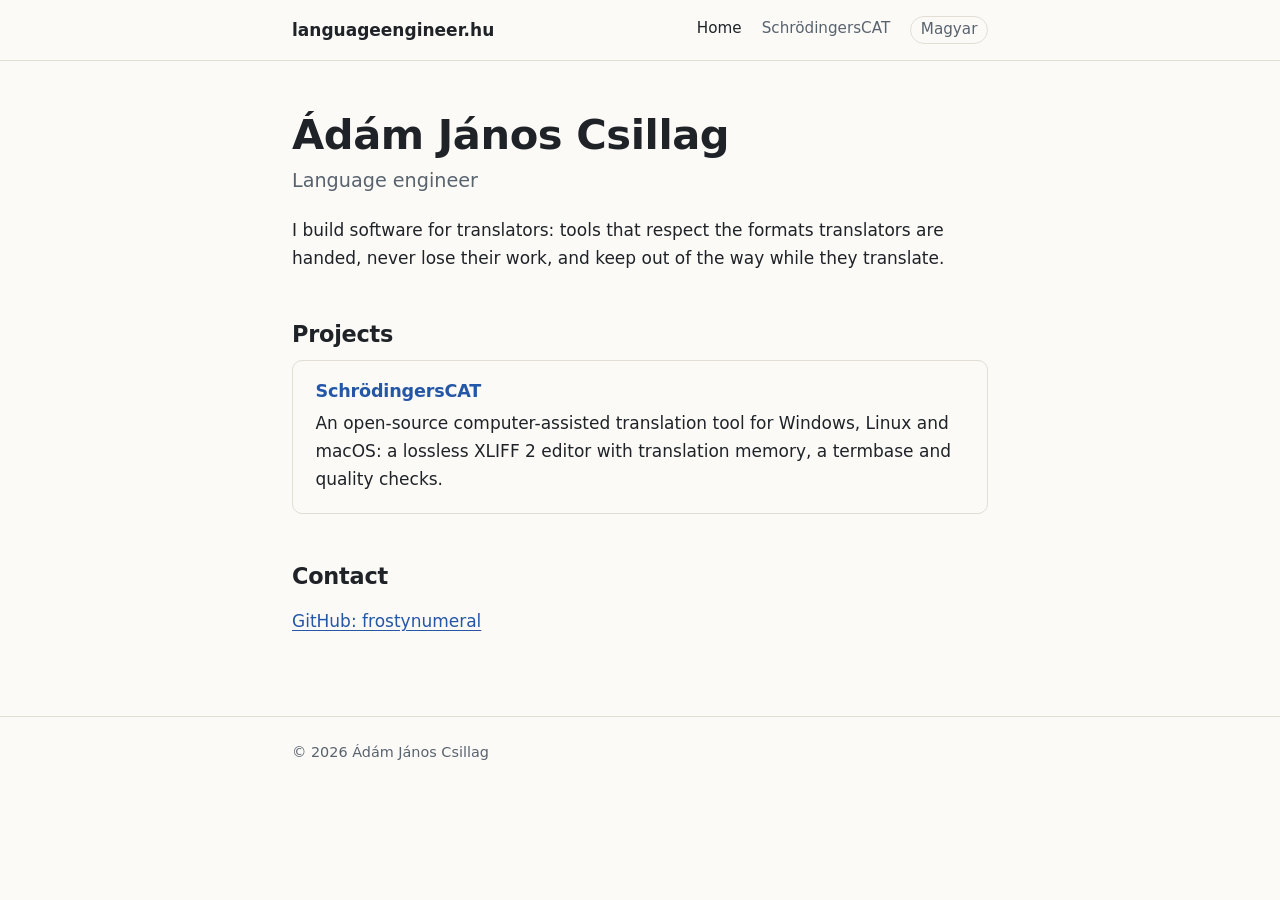
==== index.html @ 191cab20 "Add the site: home page and SchrödingersCAT, in English and Hungarian" ====
<!doctype html>
<html lang="en">
<head>
    <meta charset="utf-8">
    <meta name="viewport" content="width=device-width, initial-scale=1">
    <title>Ádám János Csillag · Language engineer</title>
    <meta name="description" content="Ádám János Csillag, language engineer. Tools for translators, including SchrödingersCAT, an open-source CAT tool.">
    <link rel="canonical" href="https://languageengineer.hu/">
    <link rel="alternate" hreflang="en" href="https://languageengineer.hu/">
    <link rel="alternate" hreflang="hu" href="https://languageengineer.hu/hu/">
    <link rel="alternate" hreflang="x-default" href="https://languageengineer.hu/">
    <link rel="icon" href="/assets/favicon.svg" type="image/svg+xml">
    <link rel="stylesheet" href="/assets/style.css">
</head>
<body>
    <a class="skip" href="#main">Skip to content</a>
    <header class="site-header">
        <div class="wrap">
            <a class="brand" href="/">languageengineer.hu</a>
            <nav aria-label="Main">
                <a href="/" aria-current="page">Home</a>
                <a href="/schrodingerscat/">SchrödingersCAT</a>
                <a class="lang" href="/hu/" hreflang="hu" lang="hu">Magyar</a>
            </nav>
        </div>
    </header>

    <main id="main">
        <div class="wrap">
            <h1>Ádám János Csillag</h1>
            <p class="lead">Language engineer</p>

            <!-- TODO(Ádám): replace with your own introduction: background, languages, what you offer. -->
            <p>
                I build software for translators: tools that respect the formats translators are handed, never lose
                their work, and keep out of the way while they translate.
            </p>

            <h2>Projects</h2>
            <a class="card" href="/schrodingerscat/">
                <h3>SchrödingersCAT</h3>
                <p>
                    An open-source computer-assisted translation tool for Windows, Linux and macOS: a lossless
                    XLIFF&nbsp;2 editor with translation memory, a termbase and quality checks.
                </p>
            </a>

            <h2>Contact</h2>
            <!-- TODO(Ádám): add an e-mail address or other contact details if you want them public. -->
            <p>
                <a href="https://github.com/frostynumeral">GitHub: frostynumeral</a>
            </p>
        </div>
    </main>

    <footer class="site-footer">
        <div class="wrap">© 2026 Ádám János Csillag</div>
    </footer>
</body>
</html>
---- assets/style.css ----
/* languageengineer.hu: one stylesheet, no web fonts, no scripts. */

:root {
    --bg: #fbfaf7;
    --fg: #1f2328;
    --muted: #59636e;
    --line: #e2ded5;
    --accent: #2457a6;
    --accent-soft: #e8eef8;
    --code-bg: #f1eee8;
    --max: 46rem;
    color-scheme: light dark;
}

@media (prefers-color-scheme: dark) {
    :root {
        --bg: #16181c;
        --fg: #e6e6e3;
        --muted: #9aa3ad;
        --line: #2c3036;
        --accent: #7aa7ec;
        --accent-soft: #1e2a3d;
        --code-bg: #22252b;
    }
}

*,
*::before,
*::after {
    box-sizing: border-box;
}

html {
    -webkit-text-size-adjust: 100%;
}

body {
    margin: 0;
    background: var(--bg);
    color: var(--fg);
    font: 1.0625rem/1.65 system-ui, -apple-system, "Segoe UI", Roboto, "Helvetica Neue", Arial, sans-serif;
}

a {
    color: var(--accent);
    text-underline-offset: 0.15em;
}

a:hover {
    text-decoration-thickness: 2px;
}

:focus-visible {
    outline: 2px solid var(--accent);
    outline-offset: 2px;
}

code,
kbd {
    font: 0.9em/1 ui-monospace, "Cascadia Code", "SF Mono", Menlo, Consolas, monospace;
    background: var(--code-bg);
    border-radius: 4px;
    padding: 0.1em 0.35em;
}

kbd {
    border: 1px solid var(--line);
    border-bottom-width: 2px;
}

.wrap {
    max-width: var(--max);
    margin: 0 auto;
    padding: 0 1.25rem;
}

.skip {
    position: absolute;
    left: -999px;
}

.skip:focus {
    left: 1rem;
    top: 1rem;
    background: var(--bg);
    padding: 0.5rem 0.75rem;
}

/* Header */

.site-header {
    border-bottom: 1px solid var(--line);
}

.site-header .wrap {
    display: flex;
    flex-wrap: wrap;
    align-items: center;
    justify-content: space-between;
    gap: 0.5rem 1.5rem;
    padding-top: 1rem;
    padding-bottom: 1rem;
}

.brand {
    font-weight: 600;
    color: var(--fg);
    text-decoration: none;
}

.site-header nav {
    display: flex;
    flex-wrap: wrap;
    gap: 0.25rem 1.25rem;
    font-size: 0.95rem;
}

.site-header nav a {
    color: var(--muted);
    text-decoration: none;
}

.site-header nav a:hover,
.site-header nav a[aria-current="page"] {
    color: var(--fg);
}

.site-header nav .lang {
    border: 1px solid var(--line);
    border-radius: 999px;
    padding: 0 0.6rem;
}

/* Content */

main {
    padding: 3rem 0 4rem;
}

h1,
h2,
h3 {
    line-height: 1.25;
    letter-spacing: -0.01em;
}

h1 {
    font-size: clamp(2rem, 5vw, 2.6rem);
    margin: 0 0 0.25rem;
}

h2 {
    font-size: 1.4rem;
    margin: 3rem 0 0.75rem;
}

h3 {
    font-size: 1.1rem;
    margin: 1.75rem 0 0.4rem;
}

.lead {
    font-size: 1.2rem;
    color: var(--muted);
    margin-top: 0;
}

.note {
    background: var(--accent-soft);
    border-radius: 8px;
    padding: 0.85rem 1.1rem;
}

.note p {
    margin: 0;
}

ul {
    padding-left: 1.25rem;
}

li + li {
    margin-top: 0.35rem;
}

/* Project card on the home page */

.card {
    display: block;
    border: 1px solid var(--line);
    border-radius: 10px;
    padding: 1.25rem 1.4rem;
    color: inherit;
    text-decoration: none;
    transition: border-color 0.15s;
}

.card:hover {
    border-color: var(--accent);
}

.card h3 {
    margin: 0 0 0.35rem;
    color: var(--accent);
}

.card p {
    margin: 0;
}

/* Download buttons */

.buttons {
    display: flex;
    flex-wrap: wrap;
    gap: 0.75rem;
    margin: 1.5rem 0;
}

.button {
    display: inline-block;
    border-radius: 8px;
    padding: 0.55rem 1.1rem;
    font-weight: 600;
    text-decoration: none;
    border: 1px solid var(--accent);
}

.button.primary {
    background: var(--accent);
    color: var(--bg);
}

.small {
    font-size: 0.92rem;
    color: var(--muted);
}

/* Footer */

.site-footer {
    border-top: 1px solid var(--line);
    padding: 1.5rem 0 2.5rem;
    font-size: 0.9rem;
    color: var(--muted);
}

.site-footer a {
    color: inherit;
}
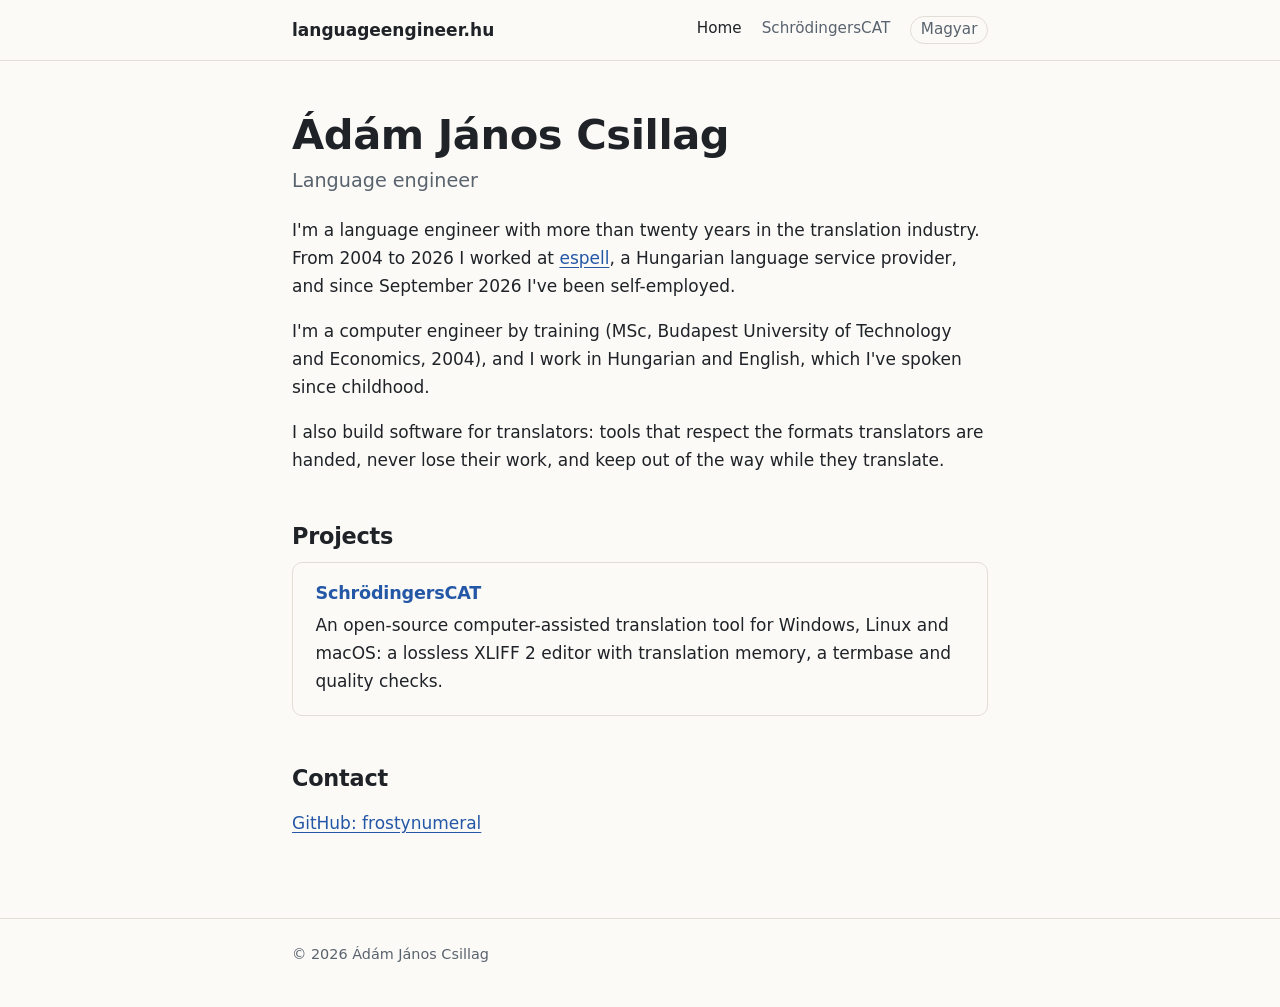
==== commit 31d263e1: "Add the introduction to the home page" ====
--- a/index.html
+++ b/index.html
@@ -5,11 +5,17 @@
     <meta name="viewport" content="width=device-width, initial-scale=1">
     <title>Ádám János Csillag · Language engineer</title>
     <meta name="description" content="Ádám János Csillag, language engineer. Tools for translators, including SchrödingersCAT, an open-source CAT tool.">
+    <meta property="og:type" content="website">
+    <meta property="og:title" content="Ádám János Csillag · Language engineer">
+    <meta property="og:description" content="Ádám János Csillag, language engineer. Tools for translators, including SchrödingersCAT, an open-source CAT tool.">
+    <meta property="og:url" content="https://languageengineer.hu/">
+    <meta property="og:locale" content="en_GB">
     <link rel="canonical" href="https://languageengineer.hu/">
     <link rel="alternate" hreflang="en" href="https://languageengineer.hu/">
     <link rel="alternate" hreflang="hu" href="https://languageengineer.hu/hu/">
     <link rel="alternate" hreflang="x-default" href="https://languageengineer.hu/">
     <link rel="icon" href="/assets/favicon.svg" type="image/svg+xml">
+    <link rel="apple-touch-icon" href="/assets/apple-touch-icon.png">
     <link rel="stylesheet" href="/assets/style.css">
 </head>
 <body>
@@ -30,20 +36,28 @@
             <h1>Ádám János Csillag</h1>
             <p class="lead">Language engineer</p>
 
-            <!-- TODO(Ádám): replace with your own introduction: background, languages, what you offer. -->
             <p>
-                I build software for translators: tools that respect the formats translators are handed, never lose
-                their work, and keep out of the way while they translate.
+                I'm a language engineer with more than twenty years in the translation industry. From 2004 to 2026 I
+                worked at <a href="https://espell.com">espell</a>, a Hungarian language service provider, and since
+                September 2026 I've been self-employed.
+            </p>
+            <p>
+                I'm a computer engineer by training (MSc, Budapest University of Technology and Economics, 2004), and
+                I work in Hungarian and English, which I've spoken since childhood.
+            </p>
+            <p>
+                I also build software for translators: tools that respect the formats translators are handed, never
+                lose their work, and keep out of the way while they translate.
             </p>
 
             <h2>Projects</h2>
-            <a class="card" href="/schrodingerscat/">
-                <h3>SchrödingersCAT</h3>
+            <div class="card">
+                <h3><a href="/schrodingerscat/">SchrödingersCAT</a></h3>
                 <p>
                     An open-source computer-assisted translation tool for Windows, Linux and macOS: a lossless
                     XLIFF&nbsp;2 editor with translation memory, a termbase and quality checks.
                 </p>
-            </a>
+            </div>
 
             <h2>Contact</h2>
             <!-- TODO(Ádám): add an e-mail address or other contact details if you want them public. -->
--- a/assets/style.css
+++ b/assets/style.css
@@ -80,6 +80,7 @@
 }
 
 .skip:focus {
+    z-index: 10;
     left: 1rem;
     top: 1rem;
     background: var(--bg);
@@ -171,10 +172,6 @@
     padding: 0.85rem 1.1rem;
 }
 
-.note p {
-    margin: 0;
-}
-
 ul {
     padding-left: 1.25rem;
 }
@@ -186,26 +183,56 @@
 /* Project card on the home page */
 
 .card {
-    display: block;
+    position: relative;
     border: 1px solid var(--line);
     border-radius: 10px;
     padding: 1.25rem 1.4rem;
-    color: inherit;
-    text-decoration: none;
     transition: border-color 0.15s;
 }
 
-.card:hover {
+.card:hover,
+.card:focus-within {
     border-color: var(--accent);
+}
+
+.card h3 a {
+    text-decoration: none;
+}
+
+/* The title link covers the whole card, so all of it is clickable. */
+.card h3 a::after {
+    content: "";
+    position: absolute;
+    inset: 0;
+    border-radius: inherit;
 }
 
 .card h3 {
     margin: 0 0 0.35rem;
-    color: var(--accent);
 }
 
 .card p {
     margin: 0;
+}
+
+/* Screenshots */
+
+.screenshot {
+    margin: 2rem 0;
+}
+
+.screenshot img {
+    display: block;
+    width: 100%;
+    height: auto;
+    border: 1px solid var(--line);
+    border-radius: 8px;
+}
+
+.screenshot figcaption {
+    margin-top: 0.5rem;
+    font-size: 0.92rem;
+    color: var(--muted);
 }
 
 /* Download buttons */
